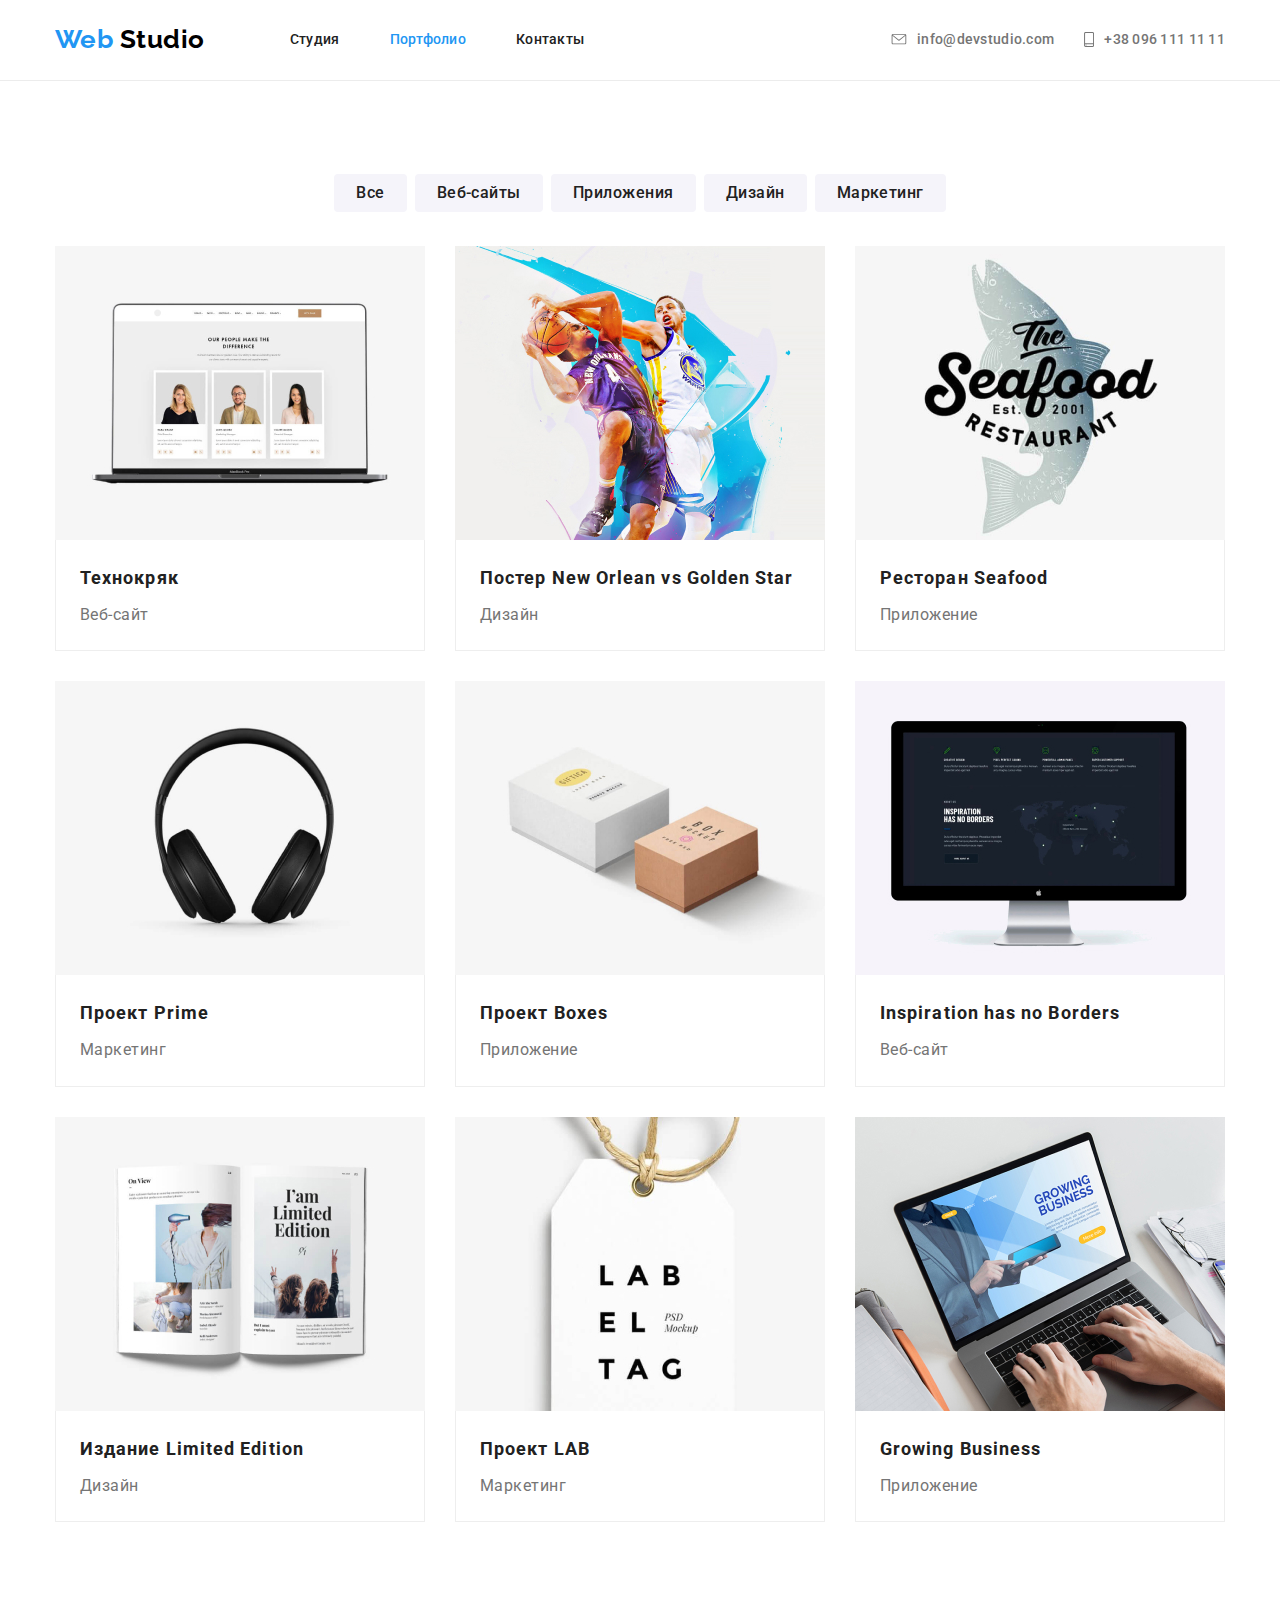
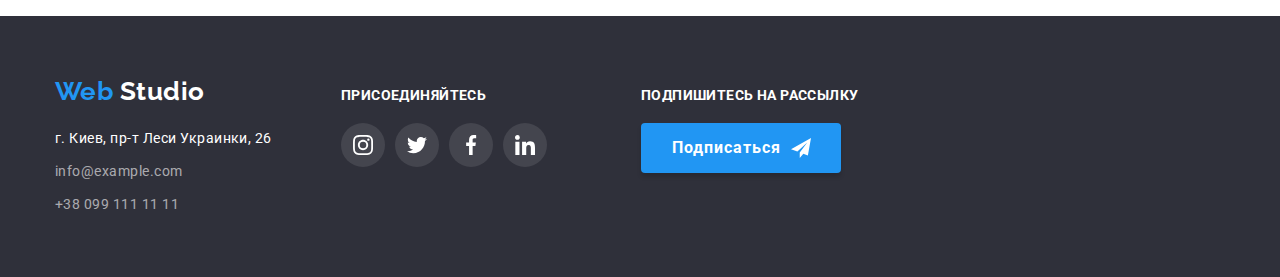
==== portfolio.html @ 8c5b04fd "Добавляет основные файлы проекта" ====
<!DOCTYPE html>
<html lang="ru">
  <head>
    <meta charset="UTF-8" />
    <meta name="viewport" content="width=device-width, initial-scale=1.0" />
    <title lang="en">Markup homework4</title>
    <link
      href="https://fonts.googleapis.com/css2?family=Raleway:wght@700&family=Roboto:wght@400;500;700;900&display=swap"
      rel="stylesheet"
    />
    <link
      rel="stylesheet"
      href="https://cdnjs.cloudflare.com/ajax/libs/modern-normalize/0.6.0/modern-normalize.min.css"
    />
    <link rel="stylesheet" href="css/styles.css" />
  </head>
  <body>
    <!-- Шапка -->
    <header class="head">
      <div class="container section">
        <nav class="main-nav">
          <a href="./index.html" class="logo-head"
            ><span class="logo-decoration">Web</span> Studio</a
          >
          <ul class="menunav list">
            <li class="item">
              <a href="./index.html" class="menunav-links link">Студия</a>
            </li>
            <li class="item">
              <a href="./portfolio.html" class="menunav-links current link"
                >Портфолио</a
              >
            </li>
            <li class="item">
              <a href="" class="menunav-links link">Контакты</a>
            </li>
          </ul>
        </nav>
        <div class="header-util">
          <address class="contacts list">
            <ul class="contacts-list list">
              <li class="contacts-list-item">
                <a
                  class="contacts-links evenlope"
                  href="mailto:info@devstudio.com"
                  lang="en"
                  ><svg class="icon-envelope" width="16" height="11">
                    <use href="./images/sprite.svg#icon-envelope"></use>
                  </svg>
                  info@devstudio.com</a
                >
              </li>
              <li class="contacts-list-item">
                <a class="contacts-links smartphone" href="tel:=380961111111"
                  ><svg class="icon-smartphone" width="10" height="15">
                    <use href="./images/sprite.svg#icon-smartphone"></use>
                  </svg>
                  +38 096 111 11 11</a
                >
              </li>
            </ul>
          </address>
        </div>
      </div>
    </header>

    <main>
      <!--Портфолио-->
      <!-- Набор кнопок фильтра -->
      <section class="portfolio-section container">
        <h1 hidden>Портфолио</h1>
        <ul class="filter-list list">
          <li class="filter-list-item">
            <button type="button" class="button-filter-secondary">Все</button>
          </li>
          <li class="filter-list-item">
            <button type="button" class="button-filter-secondary">
              Веб-сайты
            </button>
          </li>
          <li class="filter-list-item">
            <button type="button" class="button-filter-secondary">
              Приложения
            </button>
          </li>
          <li class="filter-list-item">
            <button type="button" class="button-filter-secondary">
              Дизайн
            </button>
          </li>
          <li class="filter-list-item">
            <button type="button" class="button-filter-secondary">
              Маркетинг
            </button>
          </li>
        </ul>
        <!-- Карточки портфолио -->
        <ul class="portfolio list">
          <li class="portfolio-item">
            <a class="portfolio-item-link" href=""
              ><img
                class="portfolio-item-img"
                src="./images/portfolio/project1.jpg"
                alt="Изображение ноутбука"
                width="370"
                height="294"
              />
              <div class="border-box">
                <h2 class="portfolio-title">Технокряк</h2>
                <p class="portfolio-text">Веб-сайт</p>
              </div>

              <p class="portfolio-description">
                Технокряк это современная площадка распространения коронавируса.
                Компании используют эту платформу для цифрового шпионажа и атак
                на защищённые сервера конкурентов.
              </p></a
            >
          </li>
          <li class="portfolio-item">
            <a href="">
              <img
                class="portfolio-item-img"
                src="./images/portfolio/project2.jpg"
                alt="Постер с баскетболистами"
                width="370"
                height="294"
              />
              <div class="border-box">
                <h2 class="portfolio-title">
                  Постер <span lang="en">New Orlean vs Golden Star</span>
                </h2>
                <p class="portfolio-text">Дизайн</p>
              </div>

              <p class="portfolio-description">
                Технокряк это современная площадка распространения коронавируса.
                Компании используют эту платформу для цифрового шпионажа и атак
                на защищённые сервера конкурентов.
              </p></a
            >
          </li>
          <li class="portfolio-item">
            <a href="">
              <img
                class="portfolio-item-img"
                src="./images/portfolio/project3.jpg"
                alt="Лого рыбного ресторана"
                width="370"
                height="294"
              />
              <div class="border-box">
                <h2 class="portfolio-title">
                  Ресторан <span lang="en">Seafood</span>
                </h2>
                <p class="portfolio-text">Приложение</p>
              </div>

              <p class="portfolio-description">
                Технокряк это современная площадка распространения коронавируса.
                Компании используют эту платформу для цифрового шпионажа и атак
                на защищённые сервера конкурентов.
              </p>
            </a>
          </li>
          <li class="portfolio-item">
            <a href=""
              ><img
                class="portfolio-item-img"
                src="./images/portfolio/project4.jpg"
                alt="Изображение наушников"
                width="370"
                height="294"
              />
              <div class="border-box">
                <h2 class="portfolio-title">
                  Проект <span lang="en">Prime</span>
                </h2>
                <p class="portfolio-text">Маркетинг</p>
              </div>

              <p class="portfolio-description">
                Технокряк это современная площадка распространения коронавируса.
                Компании используют эту платформу для цифрового шпионажа и атак
                на защищённые сервера конкурентов.
              </p></a
            >
          </li>
          <li class="portfolio-item">
            <a href="">
              <img
                class="portfolio-item-img"
                src="./images/portfolio/project5.jpg"
                alt="Изображение коробок"
                width="370"
                height="294"
              />
              <div class="border-box">
                <h2 class="portfolio-title">
                  Проект <span lang="en">Boxes</span>
                </h2>
                <p class="portfolio-text">Приложение</p>
              </div>

              <p class="portfolio-description">
                Технокряк это современная площадка распространения коронавируса.
                Компании используют эту платформу для цифрового шпионажа и атак
                на защищённые сервера конкурентов.
              </p></a
            >
          </li>
          <li class="portfolio-item">
            <a href=""
              ><img
                class="portfolio-item-img"
                src="./images/portfolio/project6.jpg"
                alt="Изображение монитора"
                width="370"
                height="294"
              />
              <div class="border-box">
                <h2 class="portfolio-title">
                  <span lang="en">Inspiration has no Borders</span>
                </h2>
                <p class="portfolio-text">Веб-сайт</p>
              </div>

              <p class="portfolio-description">
                Технокряк это современная площадка распространения коронавируса.
                Компании используют эту платформу для цифрового шпионажа и атак
                на защищённые сервера конкурентов.
              </p></a
            >
          </li>
          <li class="portfolio-item">
            <a href="">
              <img
                class="portfolio-item-img"
                src="./images/portfolio/project7.jpg"
                alt="Изображение журнала"
                width="370"
                height="294"
              />
              <div class="border-box">
                <h2 class="portfolio-title">
                  Издание <span lang="en">Limited Edition</span>
                </h2>
                <p class="portfolio-text">Дизайн</p>
              </div>

              <p class="portfolio-description">
                Технокряк это современная площадка распространения коронавируса.
                Компании используют эту платформу для цифрового шпионажа и атак
                на защищённые сервера конкурентов.
              </p></a
            >
          </li>
          <li class="portfolio-item">
            <a href="">
              <img
                class="portfolio-item-img"
                src="./images/portfolio/project8.jpg"
                alt="Изображение ярлыка"
                width="370"
                height="294"
              />
              <div class="border-box">
                <h2 class="portfolio-title">
                  Проект <span lang="en">LAB</span>
                </h2>
                <p class="portfolio-text">Маркетинг</p>
              </div>

              <p class="portfolio-description">
                Технокряк это современная площадка распространения коронавируса.
                Компании используют эту платформу для цифрового шпионажа и атак
                на защищённые сервера конкурентов.
              </p></a
            >
          </li>
          <li class="portfolio-item">
            <a href="">
              <img
                class="portfolio-item-img"
                src="./images/portfolio/project9.jpg"
                alt="Человек печатающий на ноутбуке"
                width="370"
                height="294"
              />
              <div class="border-box">
                <h2 class="portfolio-title">
                  <span lang="en">Growing Business</span>
                </h2>
                <p class="portfolio-text">Приложение</p>
              </div>

              <p class="portfolio-description">
                Технокряк это современная площадка распространения коронавируса.
                Компании используют эту платформу для цифрового шпионажа и атак
                на защищённые сервера конкурентов.
              </p>
            </a>
          </li>
        </ul>
      </section>
    </main>
    <!--Футтер-->
    <footer class="footer">
      <div class="footer-nav container section">
        <div class="footer-contacts-block">
          <a href="./index.html" class="logo-footer"
            ><span class="logo-decoration">Web</span> Studio</a
          >
          <address class="contacts-footer">
            <ul class="contacts-footer-list list">
              <li class="contacts-footer-list-item">
                <a href="https://goo.gl/maps/6xq8Gzf84UrhbULt7" class="map-link"
                  >г. Киев, пр-т Леси Украинки, 26</a
                >
              </li>
              <li class="contacts-footer-list-item">
                <a href="mailto:info@example.com" class="mail-footer"
                  >info@example.com</a
                >
              </li>
              <li class="contacts-footer-list-item">
                <a href="tel:+380991111111" class="phone-footer"
                  >+38 099 111 11 11</a
                >
              </li>
            </ul>
          </address>
        </div>
        <div class="join_us">
          <b class="join_us-title">ПРИСОЕДИНЯЙТЕСЬ</b>
          <ul class="footer-socials list">
            <li class="footer-socials-item">
              <a
                class="footer-socials-item-link"
                href=""
                aria-label="Иконка инстаграма"
                ><svg class="icon_footer">
                  <use href="./images/sprite.svg#icon-insta_footer"></use>
                </svg>
              </a>
            </li>
            <li class="footer-socials-item">
              <a
                class="footer-socials-item-link"
                href=""
                aria-label="Иконка твиттера"
                ><svg class="icon_footer">
                  <use href="./images/sprite.svg#icon-twitter_footer"></use>
                </svg>
              </a>
            </li>
            <li class="footer-socials-item">
              <a
                class="footer-socials-item-link"
                href=""
                aria-label="Иконка фейсбука"
                ><svg class="icon_footer">
                  <use href="./images/sprite.svg#icon-facebook"></use>
                </svg>
              </a>
            </li>
            <li class="footer-socials-item">
              <a
                class="footer-socials-item-link"
                href=""
                aria-label="Иконка линкедина"
                ><svg class="icon_footer">
                  <use href="./images/sprite.svg#icon-linkedin_footer"></use>
                </svg>
              </a>
            </li>
          </ul>
        </div>
        <div class="subscribe">
          <b class="subscribe-title">Подпишитесь на рассылку</b>
          <a href="" class="button-footer"
            >Подписаться<svg class="icon-icon_send">
              <use href="./images/sprite.svg#icon-icon_send"></use></svg
          ></a>
        </div>
      </div>
    </footer>
  </body>
</html>
---- css/styles.css ----
html {
  box-sizing: border-box;
}

*,
*::before,
*::after {
  box-sizing: inherit;
}

:root {
  --main-font: 'Roboto', sans-serif;
  --second-font: 'Raleway', sans-serif;
  --primary-text-color: #757575;
  --primary-title-color: #212121;
  --accent-color: #2196f3;
  --primary-white-color: #ffffff;
  --footer-background-color: #2f303a;
  --secondary-white-color: #f5f4fa;
  --main-black-color: #000000;
  --footer-links-color: rgba(255, 255, 255, 0.6);
  --secondaty-accent-color: #188ce8;
  --text-background-color: rgba(47, 48, 58, 0.8);
  --socials-main-color: #afb1b8;
  --primary-background-color: #e5e5e5;
  --portfolio-card-border-color: #eeeeee;
  --hero-gradient-color: rgba(47, 48, 58, 0.8);
  --header-border-color: #ececec;

  --max-width: 1200px;
}

body {
  background-color: var(--primary-white-color);
  color: var(--primary-text-color);
  font-family: var(--main-font);
  letter-spacing: 0.03em;
}

h1,
h2,
h3,
h4,
h5,
h6,
p {
  padding: 0;
  margin: 0;
}
/* обнуление стилей */

img {
  display: block;
  max-width: 100%;
  height: auto;
}

.list {
  list-style: none;
  margin: 0px;
  padding: 0px;
}
.link {
  text-decoration: none;
  display: block;
}

/* Контейнер */
.container {
  width: 1200px;
  margin-left: auto;
  margin-right: auto;
  padding-left: 15px;
  padding-right: 15px;
}
/* cекция */
.section {
  padding-top: 94px;
  padding-bottom: 94px;

  margin-left: auto;
  margin-right: auto;
}

/* оформление шапки */

.logo-head,
.logo-decoration {
  font-family: var(--second-font);
  font-weight: bold;
  font-size: 26px;
  line-height: 1.2;
  color: var(--main-black-color);
}

.head .container {
  display: flex;
  align-items: center;
  justify-content: space-between;
}

.logo-head {
  margin-right: 85px;
}

.logo-decoration {
  color: var(--accent-color);
}

/* оформление навигации сайта */
.main-no-border {
  border: 0px;
}

header {
  color: var(--main-font-color);
  border-bottom: 1px solid var(--header-border-color);
}

header .section {
  padding-top: 0px;
  padding-bottom: 0px;
}

.main-nav,
.menunav {
  display: flex;
  align-items: center;
  /* justify-content: space-around; */
}

.menunav .item:not(:last-child) {
  margin-right: 50px;
}

.header-util {
  display: flex;
}

.contacts-list {
  display: flex;
}

.contacts-list-item:not(:last-child) {
  margin-right: 30px;
}

.menunav-links,
.contacts-links {
  padding-top: 32px;
  padding-bottom: 32px;

  font-style: normal;
  color: var(--primary-title-color);
  font-weight: 500;
  font-size: 14px;
  line-height: 1.14;
  letter-spacing: 0.02em;
}

.contacts-links {
  display: flex;
  align-items: center;
}

.icon-smartphone {
  margin-right: 10px;
  fill: var(--primary-text-color);
}

.icon-envelope {
  margin-right: 10px;
  fill: var(--primary-text-color);
}

/* Оформление интерактивных элементов */
.menunav .menunav-links:hover,
.menunav .menunav-links:focus,
.menunav .menunav-links.current,
.contacts .contacts-links:focus,
.contacts .contacts-links:hover,
.contacts-links:hover .icon-smartphone,
.contacts-links:focus .icon-smartphone,
.contacts-links:hover .icon-envelope,
.contacts-links:focus .icon-envelope {
  color: var(--accent-color);
  fill: var(--accent-color);
  position: relative;
}

.team-socials-item-link:hover,
.team-socials-item-link:focus,
.footer-socials-item-link:hover,
.footer-socials-item-link:focus {
  background-color: var(--accent-color);
}

/* линия под активной страницей */

/* оформление списка контактов */
.contacts-links {
  color: var(--primary-text-color);
}

/* Оформление основной страницы */
/* Секция Герой */

/* Картинка Герой */
.hero {
  padding-top: 200px;
  padding-bottom: 200px;
  max-width: 1600px;
  height: 600px;
  margin-left: auto;
  margin-right: auto;
  text-align: center;
  outline: 1px solid black;

  background-image: linear-gradient(
      to right,
      var(--hero-gradient-color),
      var(--hero-gradient-color)
    ),
    url('../images/hero-image.jpg');
  background-size: cover;
  background-repeat: no-repeat;
  background-position: center;

  text-align: center;
}

/* .hero .container {
  padding-top: 200px;
  padding-bottom: 200px;
} */

.hero .button {
  padding: 10px 32px;
  border-radius: 4px;
  display: inline-block;
  margin-left: auto;
  margin-right: auto;
  box-shadow: 0px 4px 4px rgba(0, 0, 0, 0.15);
}

.hero-title {
  /* padding-top: 200px; */
  width: 696px;
  margin-left: auto;
  margin-right: auto;
  margin-bottom: 30px;

  font-weight: 900;
  font-size: 44px;
  line-height: 1.4;
  text-align: center;
  letter-spacing: 0.06em;
  text-transform: uppercase;
  color: #ffffff;
}
/* Секция преимуществ */

.advantages-list {
  display: flex;
  align-items: stretch;
  flex-wrap: wrap;
}

.advantages-item {
  width: 270px;
}

.advantages-util {
  display: flex;
  height: 120px;
  background-color: var(--secondary-white-color);
  justify-content: center;
  align-items: center;
  border-radius: 4px;

  margin-bottom: 30px;
}

.icon-advantages {
  width: 70px;
  height: 70px;
}

.advantages-item:not(:last-child) {
  margin-right: 30px;
}

.advantages-title {
  margin-bottom: 10px;

  font-weight: bold;
  font-size: 14px;
  line-height: 1.14;
  text-transform: uppercase;
  color: var(--primary-title-color);
}

.advantages-text {
  font-size: 14px;
  line-height: 1.7;
  color: var(--primary-text-color);
}
/* Секция "Чем мы занимаемся */

.job.section {
  padding-top: 0px;
}

.job-list {
  display: flex;
  /* justify-content: space-between; */
}

.job-list-item:not(:last-child) {
  margin-right: 30px;
}

.job-list-item {
  width: 370px;
}

.job-title {
  margin-bottom: 50px;

  font-weight: bold;
  font-size: 36px;
  line-height: 1.17;
  text-align: center;
  color: var(--primary-title-color);
}

.job-description {
  font-weight: bold;
  font-size: 14px;
  line-height: 1.14;
  text-align: center;
  text-transform: uppercase;
  color: var(--primary-white-color);
  background-color: var(--text-background-color);
}

/* Секция наша Команда */

.team.section {
  background-color: var(--secondary-white-color);
}

.container .team {
  display: flex;
}

.team-list {
  display: flex;
  /* justify-content: space-between; */
}

.team-list-item {
  padding-bottom: 24px;

  border-radius: 0px 0px 4px 4px;
  box-shadow: 0px 2px 1px rgba(0, 0, 0, 0.2), 0px 1px 1px rgba(0, 0, 0, 0.14),
    0px 1px 3px rgba(0, 0, 0, 0.12);
  background-color: var(--primary-white-color);
}

.team-list-item > img {
  margin-bottom: 30px;
}

.team-list-item:not(:last-child) {
  margin-right: 30px;
}

/* Заголовок */
.team-main-title {
  margin-bottom: 50px;

  font-weight: bold;
  font-size: 36px;
  line-height: 1.17;
  text-align: center;
  color: var(--primary-title-color);
}

/* Имена команды */
.team-title {
  margin-bottom: 10px;

  font-weight: 500;
  font-size: 16px;
  line-height: 1.19;
  text-align: center;
  color: var(--primary-title-color);
}
/* Должности */
.team-text {
  margin-bottom: 16px;

  font-size: 16px;
  line-height: 1.19;
  text-align: center;
  color: var(--primary-text-color);
}
/* Соц сети */

.team-socials-item:not(:last-child) {
  margin-right: 10px;
}

.team-socials {
  display: flex;
  justify-content: center;
}

.team-socials-item-link {
  display: flex;
  justify-content: center;
  align-items: center;
  width: 44px;
  height: 44px;
  border-radius: 50%;
  background-color: var(--primary-white-color);
  /* background-position: center;
  background-repeat: no-repeat; */
}

.icon-socials-team {
  width: 20px;
  height: 20px;
  fill: var(--socials-main-color);
}

.team-socials-item-link:hover .icon-socials-team {
  fill: var(--primary-white-color);
}

.team-socials a {
  color: var(--socials-main-color);
}

/* Секция постоянные клиенты */

.container .clients {
  display: flex;
}

.clients-list {
  display: flex;
  justify-content: space-between;
}

.clients-list-item {
  display: flex;
  justify-content: center;
  align-items: center;

  width: 170px;
  height: 90px;
  box-sizing: border-box;
  border: 1px solid var(--socials-main-color);
  border-radius: 4px;
}

.clients-list-item:hover {
  border: 1px solid var(--accent-color);
  border-radius: 4px;
}

.clients-list-item:hover .client_logo,
.clients-list-item:focus .client_logo {
  fill: var(--accent-color);
}

.clients-list-item:not(:last-child) {
  margin-right: 30px;
}

.clients-list-item-link {
  display: flex;
  justify-content: center;
  align-items: center;
  width: 170px;
  height: 90px;
}

.client_logo {
  fill: var(--socials-main-color);
}

.clients-title {
  margin-bottom: 50px;

  font-weight: bold;
  font-size: 36px;
  line-height: 1.17;
  text-align: center;
  color: var(--primary-title-color);
}

/* Подвал */

.footer {
  background: var(--footer-background-color);
}

footer div {
  vertical-align: top;
}

footer div.section {
  padding-top: 60px;
  padding-bottom: 60px;
}

.footer-nav {
  display: flex;
  align-items: baseline;
  padding-right: 15px;
  padding-left: 15px;
}

.footer-contacts-block {
  /* width: 231px; */
  margin-right: 69px;
}

.contacts-footer-list-item:not(:last-child) {
  margin-bottom: 9px;
}

.mail-footer,
.phone-footer,
.map-link {
  display: block;

  font-style: normal;
  font-size: 14px;
  line-height: 1.7;
  color: rgba(255, 255, 255, 0.6);
}

.phone-footer {
  color: var(--footer-links-color);
}

.logo-footer {
  margin-bottom: 20px;

  font-family: var(--second-font);
  font-weight: bold;
  font-size: 26px;
  line-height: 1.2;
  color: #ffffff;
  text-decoration: none;
  display: block;
}
.map-link {
  color: #ffffff;
}

.join_us {
  /* width: 206px; */
  margin-right: 94px;
}

.join_us-title,
.subscribe-title {
  display: block;
  margin-bottom: 20px;

  font-family: var(--main-font);
  font-weight: bold;
  font-size: 14px;
  line-height: 16px;
  letter-spacing: 0.03em;
  text-transform: uppercase;
}

.footer-socials {
  display: flex;
  justify-content: space-between;
}
.footer-socials-item:not(:last-child) {
  margin-right: 10px;
}

/* иконки соц-сетей */
.footer-socials-item-link {
  display: flex;
  justify-content: center;
  align-items: center;
  width: 44px;
  height: 44px;
  border-radius: 50%;
  background-color: rgba(255, 255, 255, 0.1);
  /* background-position: center;
  background-repeat: no-repeat; */
}

.icon_footer {
  width: 20px;
  height: 20px;
  fill: var(--primary-white-color);
}

.icon-icon_send {
  /* align-self: flex-end; */
  margin-left: 10px;
  width: 20px;
  height: 20px;
  fill: var(--primary-white-color);
}

/* Оформление портфолио */

.portfolio-item-img {
  display: block;
}

.portfolio-item-link {
  display: block;
}

.portfolio-section {
  padding-top: 93px;
  padding-bottom: 94px;
  /* padding-right: 15px;
  padding-left: 15px; */
}

.portfolio {
  display: flex;
  flex-wrap: wrap;
}

.portfolio-item {
  /* width: 370px; */
  width: calc((100% - 60px) / 3);
  margin-right: 30px;
  margin-bottom: 30px;

  /* border: 1px solid var(--portfolio-card-border-color); */
}

.border-box {
  padding-top: 20px;
  padding-bottom: 20px;
  padding-left: 24px;
  padding-right: 24px;

  border-left: 1px solid var(--portfolio-card-border-color);
  border-right: 1px solid var(--portfolio-card-border-color);
  border-bottom: 1px solid var(--portfolio-card-border-color);
}

.portfolio-item:hover,
.portfolio-item:focus {
  box-shadow: 1px 4px 6px rgba(0, 0, 0, 0.16), 0px 4px 4px rgba(0, 0, 0, 0.06),
    0px 1px 1px rgba(0, 0, 0, 0.12);
}

.portfolio-item:nth-last-child(-n + 3) {
  margin-bottom: 0px;
}

.portfolio-item:nth-child(3n) {
  margin-right: 0px;
}

.portfolio-title {
  margin-bottom: 4px;
  /* padding-left: 24px;
  padding-right: 24px; */

  font-weight: bold;
  font-size: 18px;
  line-height: 2;
  letter-spacing: 0.06em;
  color: var(--primary-title-color);
}

.portfolio-text {
  /* padding-left: 24px;
  padding-right: 24px;
  padding-bottom: 20px; */

  font-size: 16px;
  line-height: 1.9;
  color: var(--primary-text-color);
}

.filter-list {
  display: flex;
  margin-bottom: 34px;
  justify-content: center;
}

.filter-list-item:not(:last-child) {
  margin-right: 8px;
}

.portfolio-description {
  background-color: rgba(33, 150, 243, 0.9);
  color: var(--primary-white-color);
  font-size: 18px;
  line-height: 1.56;
  letter-spacing: 0.03em;
}

a {
  text-decoration: none;
}

b {
  font-weight: bold;
  font-size: 14px;
  line-height: 1.14;
  letter-spacing: 0.03em;
  text-transform: uppercase;
  color: #ffffff;
}

/* Кнопки */
.button,
.button-footer {
  color: var(--primary-white-color);
  background-color: var(--secondaty-accent-color);
  font-family: inherit;
  font-weight: bold;
  font-size: 16px;
  line-height: 1.87;
  display: inline-flex;
  align-items: center;
  text-align: center;
  letter-spacing: 0.06em;
}
.button-footer {
  display: inline-flex;
  padding-top: 10px;
  padding-bottom: 10px;
  padding-left: 29px;
  padding-right: 28px;

  justify-content: center;

  width: 200px;
  height: 50px;
  background-color: var(--accent-color);
  border-radius: 4px;
  box-shadow: 0px 4px 4px rgba(0, 0, 0, 0.15);
}

/* Кнопки фильтров */
.button-filter,
.button-filter-secondary {
  border-radius: 4px;
  padding-top: 6px;
  padding-left: 22px;
  padding-bottom: 6px;
  padding-right: 22px;
  border: none;

  font-weight: 500;
  font-size: 16px;
  line-height: 1.62;
  text-align: center;
  letter-spacing: 0.03em;
  color: var(--primary-white-color);
  background-color: var(--secondaty-accent-color);
  cursor: pointer;
  /* Пока оставить цвета для вторичных кнопок */
}
.button-filter-secondary {
  color: var(--primary-title-color);
  background-color: var(--secondary-white-color);
}
.button-filter:hover,
.button-filter:focus,
.button-filter-secondary:hover,
.button-filter-secondary:focus {
  color: var(--primary-white-color);
  background-color: var(--secondaty-accent-color);
  box-shadow: 0px 2px 2px rgba(0, 0, 0, 0.12), 0px 1px 2px rgba(0, 0, 0, 0.08),
    0px 3px 1px rgba(0, 0, 0, 0.1);
}
.subject,
.portfolio-description {
  display: none;
}
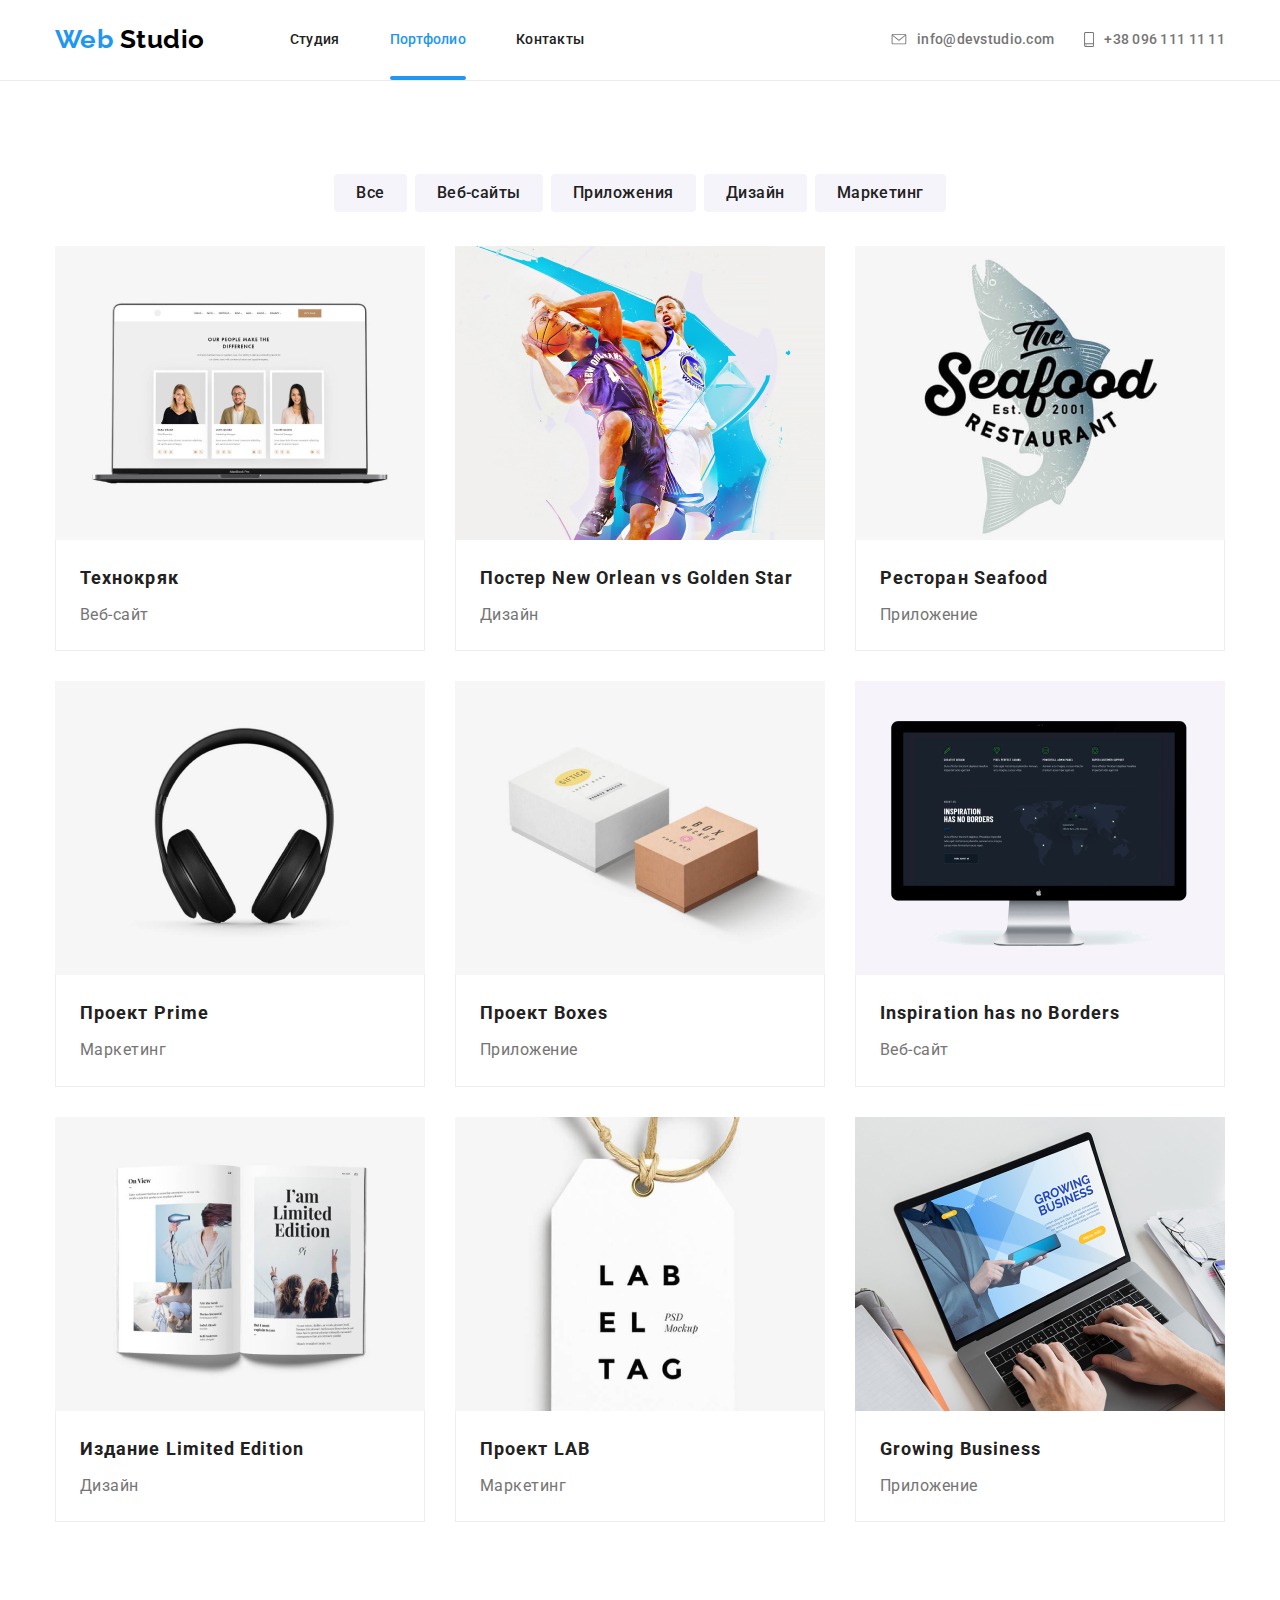
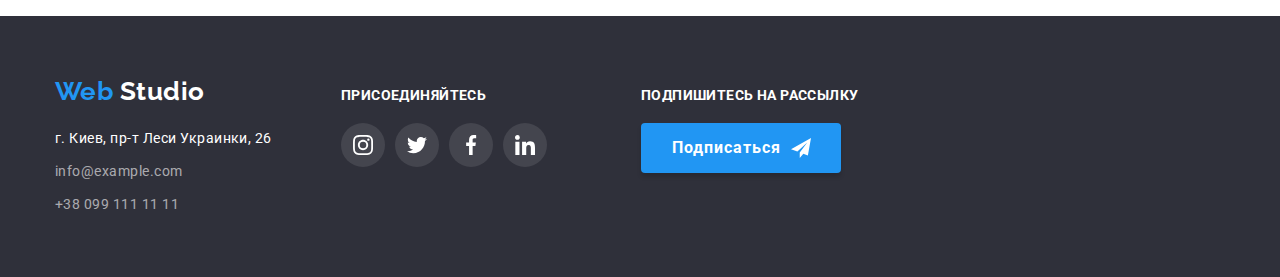
==== commit 3da4c53b: "Добавляет эффект всплывающего текста при ховере по карточке" ====
--- a/portfolio.html
+++ b/portfolio.html
@@ -98,207 +98,222 @@
         <ul class="portfolio list">
           <li class="portfolio-item">
             <a class="portfolio-item-link" href=""
-              ><img
-                class="portfolio-item-img"
-                src="./images/portfolio/project1.jpg"
-                alt="Изображение ноутбука"
-                width="370"
-                height="294"
-              />
+              ><div class="portfolio-item-img-description">
+                <img
+                  class="portfolio-item-img"
+                  src="./images/portfolio/project1.jpg"
+                  alt="Изображение ноутбука"
+                  width="370"
+                  height="294"
+                />
+                <p class="portfolio-description">
+                  Технокряк это современная площадка распространения
+                  коронавируса. Компании используют эту платформу для цифрового
+                  шпионажа и атак на защищённые сервера конкурентов.
+                </p>
+              </div>
               <div class="border-box">
                 <h2 class="portfolio-title">Технокряк</h2>
                 <p class="portfolio-text">Веб-сайт</p>
               </div>
-
-              <p class="portfolio-description">
-                Технокряк это современная площадка распространения коронавируса.
-                Компании используют эту платформу для цифрового шпионажа и атак
-                на защищённые сервера конкурентов.
-              </p></a
-            >
-          </li>
-          <li class="portfolio-item">
-            <a href="">
-              <img
-                class="portfolio-item-img"
-                src="./images/portfolio/project2.jpg"
-                alt="Постер с баскетболистами"
-                width="370"
-                height="294"
-              />
+            </a>
+          </li>
+          <li class="portfolio-item">
+            <a class="portfolio-item-link" href=""
+              ><div class="portfolio-item-img-description">
+                <img
+                  class="portfolio-item-img"
+                  src="./images/portfolio/project2.jpg"
+                  alt="Постер с баскетболистами"
+                  width="370"
+                  height="294"
+                />
+                <p class="portfolio-description">
+                  Технокряк это современная площадка распространения
+                  коронавируса. Компании используют эту платформу для цифрового
+                  шпионажа и атак на защищённые сервера конкурентов.
+                </p>
+              </div>
+
               <div class="border-box">
                 <h2 class="portfolio-title">
                   Постер <span lang="en">New Orlean vs Golden Star</span>
                 </h2>
                 <p class="portfolio-text">Дизайн</p>
               </div>
-
-              <p class="portfolio-description">
-                Технокряк это современная площадка распространения коронавируса.
-                Компании используют эту платформу для цифрового шпионажа и атак
-                на защищённые сервера конкурентов.
-              </p></a
-            >
-          </li>
-          <li class="portfolio-item">
-            <a href="">
-              <img
-                class="portfolio-item-img"
-                src="./images/portfolio/project3.jpg"
-                alt="Лого рыбного ресторана"
-                width="370"
-                height="294"
-              />
+            </a>
+          </li>
+          <li class="portfolio-item">
+            <a class="portfolio-item-link" href="">
+              <div class="portfolio-item-img-description">
+                <img
+                  class="portfolio-item-img"
+                  src="./images/portfolio/project3.jpg"
+                  alt="Лого рыбного ресторана"
+                  width="370"
+                  height="294"
+                />
+                <p class="portfolio-description">
+                  Технокряк это современная площадка распространения
+                  коронавируса. Компании используют эту платформу для цифрового
+                  шпионажа и атак на защищённые сервера конкурентов.
+                </p>
+              </div>
+
               <div class="border-box">
                 <h2 class="portfolio-title">
                   Ресторан <span lang="en">Seafood</span>
                 </h2>
                 <p class="portfolio-text">Приложение</p>
               </div>
-
-              <p class="portfolio-description">
-                Технокряк это современная площадка распространения коронавируса.
-                Компании используют эту платформу для цифрового шпионажа и атак
-                на защищённые сервера конкурентов.
-              </p>
-            </a>
-          </li>
-          <li class="portfolio-item">
-            <a href=""
-              ><img
-                class="portfolio-item-img"
-                src="./images/portfolio/project4.jpg"
-                alt="Изображение наушников"
-                width="370"
-                height="294"
-              />
+            </a>
+          </li>
+          <li class="portfolio-item">
+            <a class="portfolio-item-link" href=""
+              ><div class="portfolio-item-img-description">
+                <img
+                  class="portfolio-item-img"
+                  src="./images/portfolio/project4.jpg"
+                  alt="Изображение наушников"
+                  width="370"
+                  height="294"
+                />
+                <p class="portfolio-description">
+                  Технокряк это современная площадка распространения
+                  коронавируса. Компании используют эту платформу для цифрового
+                  шпионажа и атак на защищённые сервера конкурентов.
+                </p>
+              </div>
               <div class="border-box">
                 <h2 class="portfolio-title">
                   Проект <span lang="en">Prime</span>
                 </h2>
                 <p class="portfolio-text">Маркетинг</p>
               </div>
-
-              <p class="portfolio-description">
-                Технокряк это современная площадка распространения коронавируса.
-                Компании используют эту платформу для цифрового шпионажа и атак
-                на защищённые сервера конкурентов.
-              </p></a
-            >
-          </li>
-          <li class="portfolio-item">
-            <a href="">
-              <img
-                class="portfolio-item-img"
-                src="./images/portfolio/project5.jpg"
-                alt="Изображение коробок"
-                width="370"
-                height="294"
-              />
+            </a>
+          </li>
+          <li class="portfolio-item">
+            <a class="portfolio-item-link" href=""
+              ><div class="portfolio-item-img-description">
+                <img
+                  class="portfolio-item-img"
+                  src="./images/portfolio/project5.jpg"
+                  alt="Изображение коробок"
+                  width="370"
+                  height="294"
+                />
+                <p class="portfolio-description">
+                  Технокряк это современная площадка распространения
+                  коронавируса. Компании используют эту платформу для цифрового
+                  шпионажа и атак на защищённые сервера конкурентов.
+                </p>
+              </div>
+
               <div class="border-box">
                 <h2 class="portfolio-title">
                   Проект <span lang="en">Boxes</span>
                 </h2>
                 <p class="portfolio-text">Приложение</p>
               </div>
-
-              <p class="portfolio-description">
-                Технокряк это современная площадка распространения коронавируса.
-                Компании используют эту платформу для цифрового шпионажа и атак
-                на защищённые сервера конкурентов.
-              </p></a
-            >
-          </li>
-          <li class="portfolio-item">
-            <a href=""
-              ><img
-                class="portfolio-item-img"
-                src="./images/portfolio/project6.jpg"
-                alt="Изображение монитора"
-                width="370"
-                height="294"
-              />
+            </a>
+          </li>
+          <li class="portfolio-item">
+            <a class="portfolio-item-link" href=""
+              ><div class="portfolio-item-img-description">
+                <img
+                  class="portfolio-item-img"
+                  src="./images/portfolio/project6.jpg"
+                  alt="Изображение монитора"
+                  width="370"
+                  height="294"
+                />
+                <p class="portfolio-description">
+                  Технокряк это современная площадка распространения
+                  коронавируса. Компании используют эту платформу для цифрового
+                  шпионажа и атак на защищённые сервера конкурентов.
+                </p>
+              </div>
               <div class="border-box">
                 <h2 class="portfolio-title">
                   <span lang="en">Inspiration has no Borders</span>
                 </h2>
                 <p class="portfolio-text">Веб-сайт</p>
               </div>
-
-              <p class="portfolio-description">
-                Технокряк это современная площадка распространения коронавируса.
-                Компании используют эту платформу для цифрового шпионажа и атак
-                на защищённые сервера конкурентов.
-              </p></a
-            >
-          </li>
-          <li class="portfolio-item">
-            <a href="">
-              <img
-                class="portfolio-item-img"
-                src="./images/portfolio/project7.jpg"
-                alt="Изображение журнала"
-                width="370"
-                height="294"
-              />
+            </a>
+          </li>
+          <li class="portfolio-item">
+            <a class="portfolio-item-link" href=""
+              ><div class="portfolio-item-img-description">
+                <img
+                  class="portfolio-item-img"
+                  src="./images/portfolio/project7.jpg"
+                  alt="Изображение журнала"
+                  width="370"
+                  height="294"
+                />
+                <p class="portfolio-description">
+                  Технокряк это современная площадка распространения
+                  коронавируса. Компании используют эту платформу для цифрового
+                  шпионажа и атак на защищённые сервера конкурентов.
+                </p>
+              </div>
+
               <div class="border-box">
                 <h2 class="portfolio-title">
                   Издание <span lang="en">Limited Edition</span>
                 </h2>
                 <p class="portfolio-text">Дизайн</p>
               </div>
-
-              <p class="portfolio-description">
-                Технокряк это современная площадка распространения коронавируса.
-                Компании используют эту платформу для цифрового шпионажа и атак
-                на защищённые сервера конкурентов.
-              </p></a
-            >
-          </li>
-          <li class="portfolio-item">
-            <a href="">
-              <img
-                class="portfolio-item-img"
-                src="./images/portfolio/project8.jpg"
-                alt="Изображение ярлыка"
-                width="370"
-                height="294"
-              />
+            </a>
+          </li>
+          <li class="portfolio-item">
+            <a class="portfolio-item-link" href=""
+              ><div class="portfolio-item-img-description">
+                <img
+                  class="portfolio-item-img"
+                  src="./images/portfolio/project8.jpg"
+                  alt="Изображение ярлыка"
+                  width="370"
+                  height="294"
+                />
+                <p class="portfolio-description">
+                  Технокряк это современная площадка распространения
+                  коронавируса. Компании используют эту платформу для цифрового
+                  шпионажа и атак на защищённые сервера конкурентов.
+                </p>
+              </div>
+
               <div class="border-box">
                 <h2 class="portfolio-title">
                   Проект <span lang="en">LAB</span>
                 </h2>
                 <p class="portfolio-text">Маркетинг</p>
               </div>
-
-              <p class="portfolio-description">
-                Технокряк это современная площадка распространения коронавируса.
-                Компании используют эту платформу для цифрового шпионажа и атак
-                на защищённые сервера конкурентов.
-              </p></a
-            >
-          </li>
-          <li class="portfolio-item">
-            <a href="">
-              <img
-                class="portfolio-item-img"
-                src="./images/portfolio/project9.jpg"
-                alt="Человек печатающий на ноутбуке"
-                width="370"
-                height="294"
-              />
+            </a>
+          </li>
+          <li class="portfolio-item">
+            <a class="portfolio-item-link" href=""
+              ><div class="portfolio-item-img-description">
+                <img
+                  class="portfolio-item-img"
+                  src="./images/portfolio/project9.jpg"
+                  alt="Человек печатающий на ноутбуке"
+                  width="370"
+                  height="294"
+                />
+                <p class="portfolio-description">
+                  Технокряк это современная площадка распространения
+                  коронавируса. Компании используют эту платформу для цифрового
+                  шпионажа и атак на защищённые сервера конкурентов.
+                </p>
+              </div>
+
               <div class="border-box">
                 <h2 class="portfolio-title">
                   <span lang="en">Growing Business</span>
                 </h2>
                 <p class="portfolio-text">Приложение</p>
               </div>
-
-              <p class="portfolio-description">
-                Технокряк это современная площадка распространения коронавируса.
-                Компании используют эту платформу для цифрового шпионажа и атак
-                на защищённые сервера конкурентов.
-              </p>
             </a>
           </li>
         </ul>
--- a/css/styles.css
+++ b/css/styles.css
@@ -147,6 +147,8 @@
 
 .menunav-links,
 .contacts-links {
+  position: relative;
+
   padding-top: 32px;
   padding-bottom: 32px;
 
@@ -185,7 +187,6 @@
 .contacts-links:focus .icon-envelope {
   color: var(--accent-color);
   fill: var(--accent-color);
-  position: relative;
 }
 
 .team-socials-item-link:hover,
@@ -196,6 +197,20 @@
 }
 
 /* линия под активной страницей */
+
+.current::after {
+  position: absolute;
+
+  content: '';
+  display: block;
+  width: 100%;
+
+  margin-top: 28px;
+
+  height: 4px;
+  border-radius: 2px;
+  background-color: var(--accent-color);
+}
 
 /* оформление списка контактов */
 .contacts-links {
@@ -321,6 +336,8 @@
 }
 
 .job-list-item {
+  position: relative;
+
   width: 370px;
 }
 
@@ -335,6 +352,16 @@
 }
 
 .job-description {
+  position: absolute;
+  bottom: 0;
+
+  width: 100%;
+  height: 70px;
+
+  display: inline-flex;
+  justify-content: center;
+  align-items: center;
+
   font-weight: bold;
   font-size: 14px;
   line-height: 1.14;
@@ -704,12 +731,34 @@
   margin-right: 8px;
 }
 
+.portfolio-item-img-description {
+  position: relative;
+  overflow: hidden;
+}
+
 .portfolio-description {
+  position: absolute;
+  top: 0;
+  left: 0;
+
+  width: 100%;
+  height: 100%;
+
+  padding-top: 63px;
+  padding-bottom: 63px;
+  padding-right: 24px;
+  padding-left: 24px;
+
   background-color: rgba(33, 150, 243, 0.9);
   color: var(--primary-white-color);
   font-size: 18px;
   line-height: 1.56;
   letter-spacing: 0.03em;
+  opacity: 0;
+}
+
+.portfolio-item-link:hover .portfolio-description {
+  opacity: 1;
 }
 
 a {
@@ -788,7 +837,6 @@
   box-shadow: 0px 2px 2px rgba(0, 0, 0, 0.12), 0px 1px 2px rgba(0, 0, 0, 0.08),
     0px 3px 1px rgba(0, 0, 0, 0.1);
 }
-.subject,
-.portfolio-description {
+.subject {
   display: none;
 }
